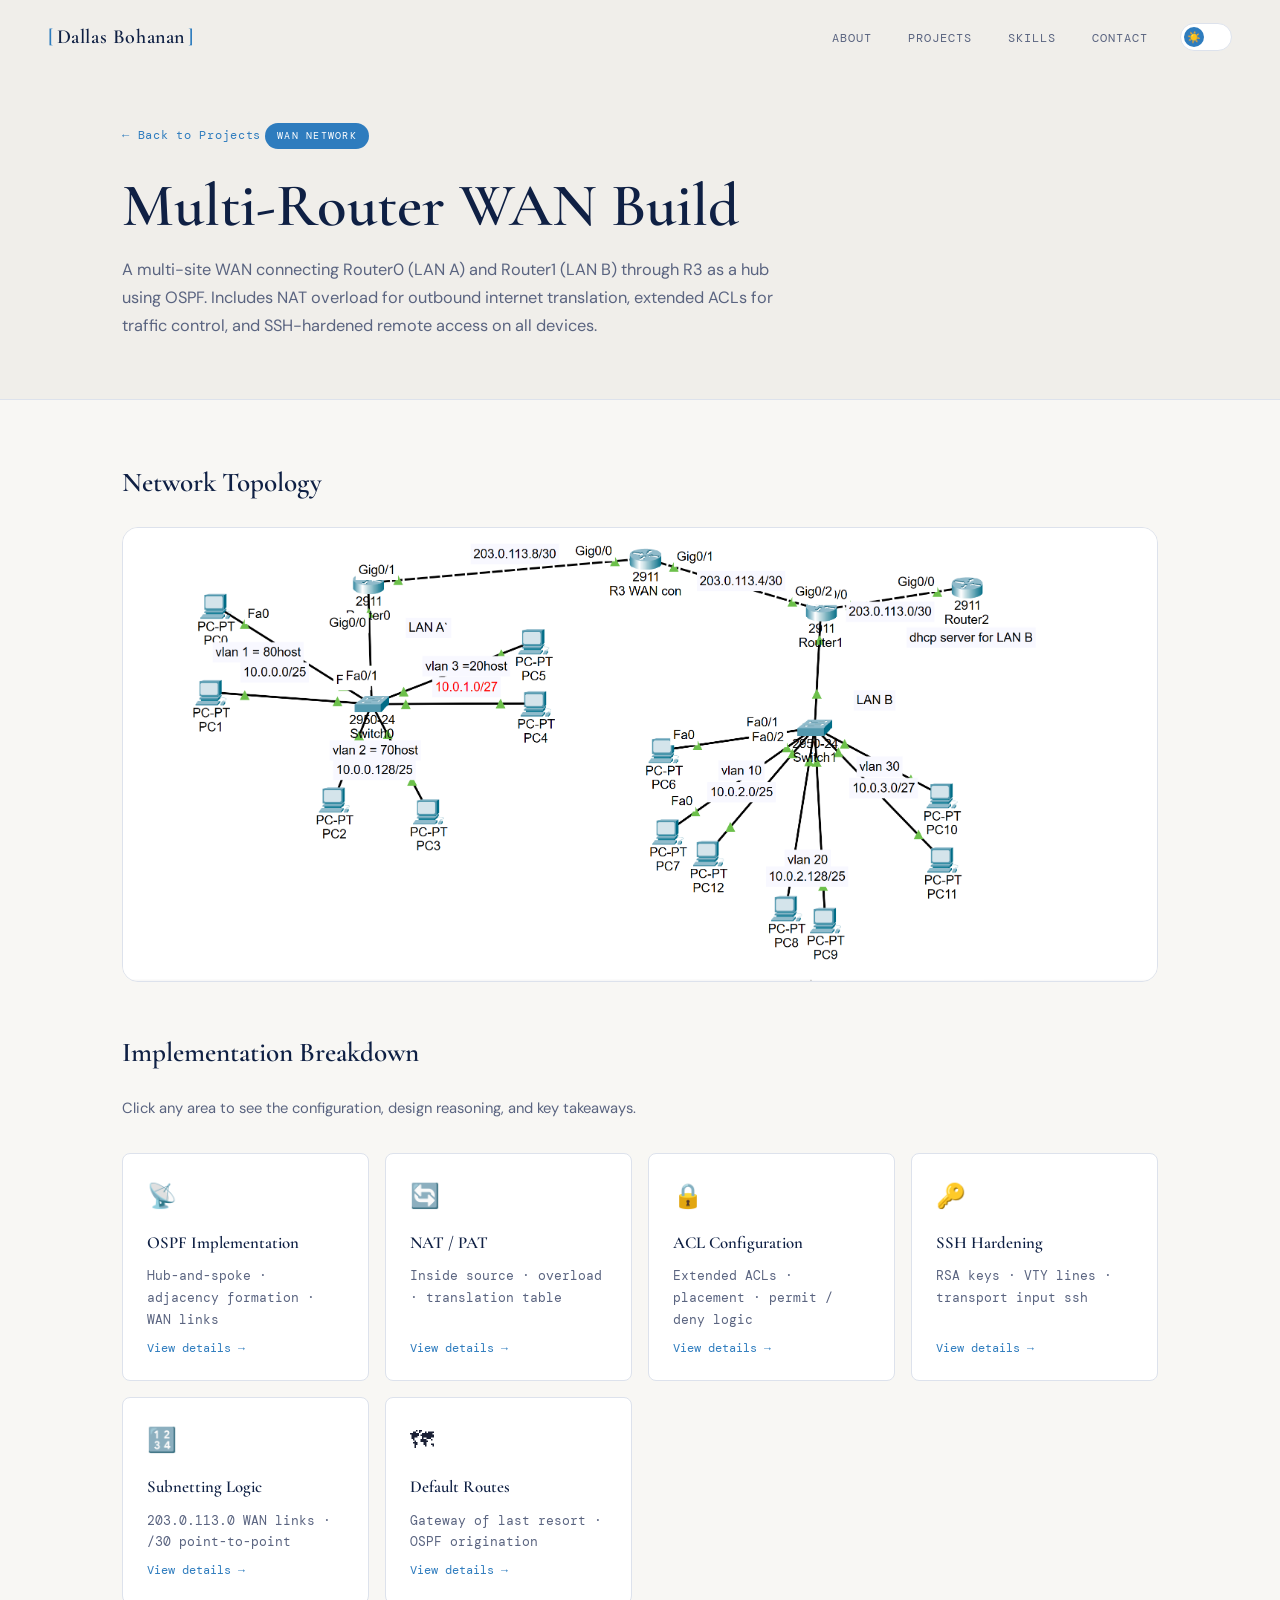
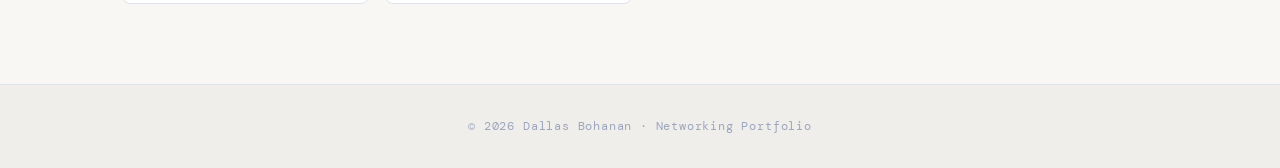
==== wan-network.html @ fe5ff33c "Local Project Site Files" ====
<!DOCTYPE html>
<html lang="en">
<head>
  <meta charset="UTF-8" />
  <meta name="viewport" content="width=device-width, initial-scale=1.0" />
  <title>WAN Network — Dallas Bohanan Portfolio</title>
  <link rel="stylesheet" href="style.css" />
  <link rel="preconnect" href="https://fonts.googleapis.com" />
  <link rel="preconnect" href="https://fonts.gstatic.com" crossorigin />
  <link href="https://fonts.googleapis.com/css2?family=Cormorant+Garamond:ital,wght@0,400;0,500;0,600;1,400;1,500&family=DM+Mono:wght@400;500&family=DM+Sans:wght@300;400;500&display=swap" rel="stylesheet" />
  <script>
    (function() {
      var t = localStorage.getItem('ccna-portfolio-theme');
      var p = window.matchMedia('(prefers-color-scheme: dark)').matches;
      document.documentElement.setAttribute('data-theme', t || (p ? 'dark' : 'light'));
    })();
  </script>
  <link rel="stylesheet" href="lan-network.html" />
  <style>
    /* reuse all styles from lan-network inline */
    .net-hero { padding: 120px 0 60px; background: var(--bg-2); border-bottom: 1px solid var(--border); }
    .net-hero .container { max-width: 1100px; margin: 0 auto; padding: 0 32px; }
    .net-hero__back { display: inline-flex; align-items: center; gap: 6px; font-family: var(--font-mono); font-size: 0.75rem; color: var(--accent); letter-spacing: 0.06em; margin-bottom: 28px; transition: gap 0.22s ease; }
    .net-hero__back:hover { gap: 10px; }
    .net-hero__badge { display: inline-block; background: var(--accent); color: #fff; font-family: var(--font-mono); font-size: 0.65rem; letter-spacing: 0.12em; text-transform: uppercase; padding: 4px 12px; border-radius: 20px; margin-bottom: 16px; }
    .net-hero h1 { font-family: var(--font-display); font-size: clamp(2.4rem, 5vw, 3.8rem); font-weight: 600; color: var(--navy); line-height: 1.1; margin-bottom: 16px; }
    .net-hero__sub { color: var(--text-muted); max-width: 660px; font-size: 1.02rem; line-height: 1.7; }
    .topology-section { padding: 60px 0 0; }
    .topology-section .container, .aspects-section .container { max-width: 1100px; margin: 0 auto; padding: 0 32px; }
    .topology-section h2, .aspects-section h2 { font-family: var(--font-display); font-size: 1.7rem; font-weight: 600; color: var(--navy); margin-bottom: 20px; }
    .topology-img-wrap { background: var(--bg-card); border: 1px solid var(--border); border-radius: 16px; overflow: hidden; margin-bottom: 48px; }
    .topology-img-wrap img { width: 100%; display: block; cursor: zoom-in; }
    .topology-placeholder { display: flex; align-items: center; justify-content: center; flex-direction: column; gap: 10px; height: 320px; color: var(--text-dim); font-family: var(--font-mono); font-size: 0.8rem; background: var(--bg-2); }
    .topology-placeholder span { font-size: 3rem; }
    .aspects-section { padding: 0 0 80px; }
    .aspects-intro { color: var(--text-muted); font-size: 0.92rem; margin-bottom: 32px; }
    .aspects-grid { display: grid; grid-template-columns: repeat(auto-fill, minmax(240px, 1fr)); gap: 16px; }
    .aspect-card { background: var(--bg-card); border: 1px solid var(--border); border-radius: 8px; padding: 22px 24px; cursor: pointer; transition: box-shadow 0.22s ease, border-color 0.22s ease, transform 0.22s ease; display: flex; flex-direction: column; gap: 8px; }
    .aspect-card:hover { border-color: var(--accent); box-shadow: 0 0 0 3px var(--accent-glow), var(--shadow-md); transform: translateY(-2px); }
    .aspect-card__icon { font-size: 1.5rem; margin-bottom: 4px; }
    .aspect-card__title { font-family: var(--font-display); font-size: 1.05rem; font-weight: 600; color: var(--navy); }
    .aspect-card__sub { font-size: 0.8rem; color: var(--text-muted); font-family: var(--font-mono); }
    .aspect-card__arrow { margin-top: auto; font-family: var(--font-mono); font-size: 0.72rem; color: var(--accent); }
    .modal-overlay { display: none; position: fixed; inset: 0; background: rgba(0,0,0,0.55); backdrop-filter: blur(4px); z-index: 1000; align-items: flex-start; justify-content: center; padding: 40px 20px; overflow-y: auto; }
    .modal-overlay.open { display: flex; }
    .modal { background: var(--bg-card); border: 1px solid var(--border); border-radius: 16px; width: 100%; max-width: 800px; padding: 40px 44px; position: relative; animation: modalIn 0.25s ease; }
    @keyframes modalIn { from { opacity: 0; transform: translateY(16px); } to { opacity: 1; transform: translateY(0); } }
    .modal__close { position: absolute; top: 18px; right: 20px; background: none; border: 1px solid var(--border); border-radius: 50%; width: 34px; height: 34px; font-size: 1rem; color: var(--text-muted); cursor: pointer; display: flex; align-items: center; justify-content: center; transition: border-color 0.22s ease, color 0.22s ease; }
    .modal__close:hover { border-color: var(--accent); color: var(--accent); }
    .modal__label { font-family: var(--font-mono); font-size: 0.68rem; color: var(--accent); letter-spacing: 0.12em; text-transform: uppercase; margin-bottom: 10px; display: flex; align-items: center; gap: 8px; }
    .modal__label::before { content: ''; display: inline-block; width: 20px; height: 1px; background: var(--accent); }
    .modal__title { font-family: var(--font-display); font-size: 2rem; font-weight: 600; color: var(--navy); margin-bottom: 16px; line-height: 1.15; }
    .modal__desc { color: var(--text-muted); font-size: 0.95rem; line-height: 1.7; margin-bottom: 28px; }
    .modal .config-block { background: var(--bg-2); border: 1px solid var(--border); border-radius: 8px; margin-bottom: 20px; overflow: hidden; }
    .modal .config-block__header { display: flex; align-items: center; justify-content: space-between; padding: 10px 16px; border-bottom: 1px solid var(--border); background: var(--bg-card-alt); }
    .modal .config-block__title { font-family: var(--font-mono); font-size: 0.72rem; color: var(--text-muted); letter-spacing: 0.06em; }
    .modal .config-block__copy { background: none; border: 1px solid var(--border); border-radius: 4px; padding: 3px 10px; font-family: var(--font-mono); font-size: 0.68rem; color: var(--accent); cursor: pointer; }
    .modal .config-block pre { font-family: var(--font-mono); font-size: 0.78rem; color: var(--text); padding: 16px; overflow-x: auto; line-height: 1.6; white-space: pre; }
    .modal__takeaways { margin-top: 8px; }
    .modal__takeaways h4 { font-family: var(--font-mono); font-size: 0.72rem; color: var(--accent); letter-spacing: 0.1em; text-transform: uppercase; margin-bottom: 12px; }
    .modal__takeaways ul { list-style: none; display: flex; flex-direction: column; gap: 8px; }
    .modal__takeaways li { font-size: 0.88rem; color: var(--text-muted); padding-left: 16px; position: relative; line-height: 1.55; }
    .modal__takeaways li::before { content: '→'; position: absolute; left: 0; color: var(--accent); font-size: 0.75rem; }
    @media (max-width: 600px) { .modal { padding: 28px 20px; } .aspects-grid { grid-template-columns: 1fr 1fr; } }
  </style>
</head>
<body>

  <nav class="nav" id="nav">
    <a href="index.html" class="nav__logo">
      <span class="logo-bracket">[</span><span class="logo-name">Dallas Bohanan</span><span class="logo-bracket">]</span>
    </a>
    <div class="nav__right">
      <ul class="nav__links">
        <li><a href="index.html#about">About</a></li>
        <li><a href="index.html#projects">Projects</a></li>
        <li><a href="index.html#skills">Skills</a></li>
        <li><a href="index.html#contact">Contact</a></li>
      </ul>
      <button class="theme-toggle" id="themeToggle" aria-label="Toggle dark/light mode">
        <span class="theme-toggle__knob">☀️</span>
      </button>
      <button class="nav__hamburger" id="hamburger"><span></span><span></span><span></span></button>
    </div>
  </nav>

  <header class="net-hero">
    <div class="container">
      <a href="index.html#projects" class="net-hero__back">← Back to Projects</a>
      <div class="net-hero__badge">WAN Network</div>
      <h1>Multi-Router WAN Build</h1>
      <p class="net-hero__sub">
        A multi-site WAN connecting Router0 (LAN A) and Router1 (LAN B) through R3 as a hub
        using OSPF. Includes NAT overload for outbound internet translation, extended ACLs
        for traffic control, and SSH-hardened remote access on all devices.
      </p>
    </div>
  </header>

  <section class="topology-section">
    <div class="container">
      <h2>Network Topology</h2>
      <div class="topology-img-wrap">
        <img src="OSPF_DHCP_Intervlan_network.png"
          alt="WAN Network Topology"
          id="topoImg"
          onerror="this.style.display='none'; document.getElementById('topoPlaceholder').style.display='flex';" />
        <div class="topology-placeholder" id="topoPlaceholder" style="display:none;">
          <span>🌐</span>
          <p>Add wan-topology.png to assets/screenshots/</p>
        </div>
      </div>
    </div>
  </section>

  <section class="aspects-section">
    <div class="container">
      <h2>Implementation Breakdown</h2>
      <p class="aspects-intro">Click any area to see the configuration, design reasoning, and key takeaways.</p>

      <div class="aspects-grid">

        <div class="aspect-card" onclick="openModal('ospf')">
          <div class="aspect-card__icon">📡</div>
          <div class="aspect-card__title">OSPF Implementation</div>
          <div class="aspect-card__sub">Hub-and-spoke · adjacency formation · WAN links</div>
          <div class="aspect-card__arrow">View details →</div>
        </div>

        <div class="aspect-card" onclick="openModal('nat')">
          <div class="aspect-card__icon">🔄</div>
          <div class="aspect-card__title">NAT / PAT</div>
          <div class="aspect-card__sub">Inside source · overload · translation table</div>
          <div class="aspect-card__arrow">View details →</div>
        </div>

        <div class="aspect-card" onclick="openModal('acl')">
          <div class="aspect-card__icon">🔒</div>
          <div class="aspect-card__title">ACL Configuration</div>
          <div class="aspect-card__sub">Extended ACLs · placement · permit / deny logic</div>
          <div class="aspect-card__arrow">View details →</div>
        </div>

        <div class="aspect-card" onclick="openModal('ssh')">
          <div class="aspect-card__icon">🔑</div>
          <div class="aspect-card__title">SSH Hardening</div>
          <div class="aspect-card__sub">RSA keys · VTY lines · transport input ssh</div>
          <div class="aspect-card__arrow">View details →</div>
        </div>

        <div class="aspect-card" onclick="openModal('subnet')">
          <div class="aspect-card__icon">🔢</div>
          <div class="aspect-card__title">Subnetting Logic</div>
          <div class="aspect-card__sub">203.0.113.0 WAN links · /30 point-to-point</div>
          <div class="aspect-card__arrow">View details →</div>
        </div>

        <div class="aspect-card" onclick="openModal('default')">
          <div class="aspect-card__icon">🗺</div>
          <div class="aspect-card__title">Default Routes</div>
          <div class="aspect-card__sub">Gateway of last resort · OSPF origination</div>
          <div class="aspect-card__arrow">View details →</div>
        </div>

      </div>
    </div>
  </section>

  <div class="modal-overlay" id="modalOverlay" onclick="handleOverlayClick(event)">
    <div class="modal" id="modalBox">
      <button class="modal__close" onclick="closeModal()">✕</button>
      <div class="modal__label" id="modalLabel">Implementation</div>
      <h2 class="modal__title" id="modalTitle"></h2>
      <p class="modal__desc" id="modalDesc"></p>
      <div id="modalContent"></div>
    </div>
  </div>

  <footer class="footer">
    <div class="container"><p>© <span id="year"></span> Dallas Bohanan · Networking Portfolio</p></div>
  </footer>

  <script src="main.js"></script>
  <script>
    const aspects = {
      ospf: {
        label: 'Routing Protocol',
        title: 'OSPF Implementation',
        desc: 'R3 acts as the WAN hub connecting Router0 (LAN A) and Router1 (LAN B) via separate /30 point-to-point links. Single-area OSPF (area 0) runs across all three routers. Each router advertises its WAN link and connected LAN subnets so all sites can reach each other.',
        configs: [
          {
            label: 'R3 — Hub Router OSPF',
            code:
`hostname R3
!
router ospf 1
 network 203.0.113.8 0.0.0.3 area 0   ! link to Router0
 network 203.0.113.4 0.0.0.3 area 0   ! link to Router1`
          },
          {
            label: 'Router0 — LAN A Side',
            code:
`router ospf 1
 network 203.0.113.8 0.0.0.3 area 0
 network 10.0.0.0 0.0.0.127 area 0
 network 10.0.0.128 0.0.0.127 area 0
 network 10.0.1.0 0.0.0.31 area 0`
          }
        ],
        takeaways: [
          'Hub-and-spoke OSPF: spoke routers only see each other through the hub — R3 must advertise both WAN subnets',
          'OSPF adjacency confirmed with: show ip ospf neighbor — state should reach FULL',
          'Wildcard mask 0.0.0.3 matches a /30 subnet — inverse of 255.255.255.252'
        ]
      },

      nat: {
        label: 'IP Services',
        title: 'NAT / PAT (Overload)',
        desc: 'NAT overload (PAT) translates all internal RFC 1918 addresses to a single public IP on the outside interface. An access list defines which source addresses are eligible for translation. The inside/outside interface designations tell IOS which direction to translate.',
        configs: [
          {
            label: 'Router0 — NAT Overload Config',
            code:
`ip access-list standard ACL_NAT
 permit 10.0.0.0 0.0.255.255
!
ip nat inside source list ACL_NAT interface GigabitEthernet0/0 overload
!
interface GigabitEthernet0/0        ! WAN - facing outside
 ip nat outside
!
interface GigabitEthernet0/1        ! LAN - facing inside
 ip nat inside`
          }
        ],
        takeaways: [
          'NAT requires inside and outside interface designations — missing either = no translation',
          'Overload (PAT) uses port numbers to track multiple sessions through a single IP',
          'Verify with: show ip nat translations — each active session appears as a row'
        ]
      },

      acl: {
        label: 'Security',
        title: 'ACL Configuration',
        desc: 'Extended ACLs control traffic between VLANs and toward the internet. Placed as close to the source as possible (inbound on the LAN-facing interface), they evaluate traffic before it enters the routing process. ACL entries are processed top-down — first match wins.',
        configs: [
          {
            label: 'Router0 — Extended ACL',
            code:
`ip access-list extended ACL_LAN_IN
 deny   ip 10.0.0.0 0.0.0.127 10.0.0.128 0.0.0.127   ! block VLAN10 -> VLAN20
 permit ip 10.0.0.0 0.0.255.255 any                   ! allow everything else
!
interface GigabitEthernet0/1.10
 ip access-group ACL_LAN_IN in`
          }
        ],
        takeaways: [
          'Extended ACLs belong close to the source — standard ACLs belong close to the destination',
          'The implicit deny at the end of every ACL drops anything not explicitly permitted',
          'Verify with: show access-lists — hit counter increments on matched entries'
        ]
      },

      ssh: {
        label: 'Device Hardening',
        title: 'SSH Hardening',
        desc: 'Telnet sends credentials in plaintext — SSH encrypts the session. Enabling SSH requires a domain name set (for key generation), an RSA key pair of at least 1024 bits, SSH version 2, and VTY lines configured to reject Telnet entirely.',
        configs: [
          {
            label: 'All Routers — SSH Configuration',
            code:
`hostname Router0
ip domain-name ccnalab.local
!
crypto key generate rsa modulus 1024
ip ssh version 2
!
username admin privilege 15 secret YourPassword
!
line vty 0 4
 login local
 transport input ssh`
          }
        ],
        takeaways: [
          'ip domain-name must be set before crypto key generate rsa — the FQDN is embedded in the key',
          'transport input ssh (not telnet) ensures Telnet connections are rejected at the VTY lines',
          'Verify with: show ip ssh — should show SSH enabled, version 2'
        ]
      },

      subnet: {
        label: 'Addressing Design',
        title: 'WAN Subnetting Logic',
        desc: 'WAN point-to-point links use 203.0.113.0/24 address space carved into /30 subnets. A /30 provides exactly 2 usable host addresses — one per router end — with zero waste. The 203.0.113.0 range is RFC 5737 documentation space, appropriate for lab use.',
        configs: [
          {
            label: 'WAN Link Allocation',
            code:
`LINK         NETWORK            USABLE          ROUTER IPs
R3 — R0      203.0.113.8/30     .9 - .10        R3=.9, R0=.10
R3 — R1      203.0.113.4/30     .5 - .6         R3=.5, R1=.6
R1 — R2      203.0.113.0/30     .1 - .2         R2=.1, R1=.2

BINARY /30 BREAKDOWN:
203.0.113.8  = 11001011.00000000.01110001.00001|000
Mask /30     = 11111111.11111111.11111111.111111|00
                                                     ^^ 2 host bits = 4 addr, 2 usable`
          }
        ],
        takeaways: [
          '/30 = 2^2 - 2 = 2 usable hosts — exactly right for a router-to-router link',
          'Each /30 is carved from 203.0.113.0/24 in blocks of 4: .0, .4, .8, .12...',
          'Using the wrong network address in a static route causes "% Inconsistent address and mask" error'
        ]
      },

      default: {
        label: 'Routing',
        title: 'Default Routes',
        desc: 'A default route (0.0.0.0/0) is the gateway of last resort — used when no more specific route matches. On the edge router facing the internet, a static default route points outbound. This default can also be injected into OSPF so all interior routers learn it without needing their own static routes.',
        configs: [
          {
            label: 'Edge Router — Default Route + OSPF Injection',
            code:
`! Static default pointing to ISP
ip route 0.0.0.0 0.0.0.0 [ISP_NEXT_HOP_IP]
!
! Advertise it into OSPF so spoke routers learn it
router ospf 1
 default-information originate`
          },
          {
            label: 'Spoke Router — Verify default received',
            code:
`Router0# show ip route
...
S*   0.0.0.0/0 [1/0] via 203.0.113.9   ! static
! OR if learned via OSPF:
O*E2 0.0.0.0/0 [110/1] via 203.0.113.9`
          }
        ],
        takeaways: [
          'default-information originate injects the default into OSPF only if the router itself has a default route',
          'S* means static default, O*E2 means OSPF external type 2 — both work as gateway of last resort',
          'Without a default route, traffic to unknown destinations is dropped — no internet access'
        ]
      }
    };

    function openModal(key) {
      const data = aspects[key];
      if (!data) return;
      document.getElementById('modalLabel').textContent = data.label;
      document.getElementById('modalTitle').textContent = data.title;
      document.getElementById('modalDesc').textContent = data.desc;
      let html = '';
      (data.configs || []).forEach(c => {
        html += `<div class="config-block">
          <div class="config-block__header">
            <span class="config-block__title">${c.label}</span>
            <button class="config-block__copy" onclick="copyBlock(this)">Copy</button>
          </div>
          <pre>${c.code}</pre>
        </div>`;
      });
      if (data.takeaways?.length) {
        html += `<div class="modal__takeaways"><h4>Key Takeaways</h4><ul>${data.takeaways.map(t=>`<li>${t}</li>`).join('')}</ul></div>`;
      }
      document.getElementById('modalContent').innerHTML = html;
      document.getElementById('modalOverlay').classList.add('open');
      document.body.style.overflow = 'hidden';
    }

    function closeModal() {
      document.getElementById('modalOverlay').classList.remove('open');
      document.body.style.overflow = '';
    }

    function handleOverlayClick(e) {
      if (e.target === document.getElementById('modalOverlay')) closeModal();
    }

    document.addEventListener('keydown', e => { if (e.key === 'Escape') closeModal(); });

    function copyBlock(btn) {
      const pre = btn.closest('.config-block').querySelector('pre');
      if (!pre) return;
      navigator.clipboard.writeText(pre.textContent.trim()).then(() => {
        const orig = btn.textContent;
        btn.textContent = '✓ Copied';
        setTimeout(() => btn.textContent = orig, 1800);
      });
    }

    document.getElementById('topoImg')?.addEventListener('click', function() {
      const lb = document.createElement('div');
      lb.style.cssText = 'position:fixed;inset:0;background:rgba(0,0,0,0.85);z-index:2000;display:flex;align-items:center;justify-content:center;cursor:zoom-out;padding:20px;';
      const img = document.createElement('img');
      img.src = this.src;
      img.style.cssText = 'max-width:100%;max-height:90vh;border-radius:8px;';
      lb.appendChild(img);
      lb.onclick = () => lb.remove();
      document.body.appendChild(lb);
    });

    const yr = document.getElementById('year');
    if (yr) yr.textContent = new Date().getFullYear();

    document.getElementById('themeToggle')?.addEventListener('click', () => {
      const cur = document.documentElement.getAttribute('data-theme');
      const next = cur === 'dark' ? 'light' : 'dark';
      document.documentElement.setAttribute('data-theme', next);
      localStorage.setItem('ccna-portfolio-theme', next);
      const knob = document.querySelector('.theme-toggle__knob');
      if (knob) knob.textContent = next === 'dark' ? '🌙' : '☀️';
    });
  </script>
</body>
</html>
---- style.css ----
/* =============================================
   CCNA Portfolio v3 — Dallas Bohanan
   Light / Dark theme with toggle
   ============================================= */

/* ── LIGHT THEME (default) ── */
:root {
  --bg:           #f8f7f4;
  --bg-2:         #f0eeea;
  --bg-card:      #ffffff;
  --bg-card-alt:  #eef3f8;
  --border:       #dde2ec;
  --border-hover: #b0bcd4;
  --navy:         #0f2044;
  --accent:       #2e7cbe;
  --accent-light: #5ba3d9;
  --accent-glow:  rgba(46, 124, 190, 0.12);
  --text:         #1a2035;
  --text-muted:   #5a6480;
  --text-dim:     #9ba5be;
  --shadow-sm:    0 1px 4px rgba(15, 32, 68, 0.07);
  --shadow-md:    0 4px 20px rgba(15, 32, 68, 0.10);
  --shadow-lg:    0 12px 40px rgba(15, 32, 68, 0.13);
  --nav-bg:       rgba(248, 247, 244, 0.94);
  --toggle-icon:  '☀';

  --font-display: 'Cormorant Garamond', serif;
  --font-mono:    'DM Mono', monospace;
  --font-body:    'DM Sans', sans-serif;
  --radius:       8px;
  --radius-lg:    16px;
  --transition:   0.22s ease;
  --max-w:        1100px;
}

/* ── DARK THEME ── */
[data-theme="dark"] {
  --bg:           #0a0c10;
  --bg-2:         #0f1117;
  --bg-card:      #13161e;
  --bg-card-alt:  #1a1f2e;
  --border:       #1e2330;
  --border-hover: #2e3550;
  --navy:         #e8eaf0;       /* headlines become light in dark mode */
  --accent:       #5ba3d9;       /* lighter blue pops better on dark */
  --accent-light: #7fbfe8;
  --accent-glow:  rgba(91, 163, 217, 0.12);
  --text:         #e8eaf0;
  --text-muted:   #7a8099;
  --text-dim:     #3d4560;
  --shadow-sm:    0 1px 4px rgba(0, 0, 0, 0.3);
  --shadow-md:    0 4px 20px rgba(0, 0, 0, 0.4);
  --shadow-lg:    0 12px 40px rgba(0, 0, 0, 0.5);
  --nav-bg:       rgba(10, 12, 16, 0.92);
  --toggle-icon:  '🌙';
}

/* ── Reset ── */
*, *::before, *::after { box-sizing: border-box; margin: 0; padding: 0; }
html { scroll-behavior: smooth; }
body {
  background: var(--bg);
  color: var(--text);
  font-family: var(--font-body);
  font-size: 16px;
  line-height: 1.7;
  overflow-x: hidden;
  transition: background 0.3s ease, color 0.3s ease;
}
img { max-width: 100%; display: block; }
a { text-decoration: none; color: inherit; }
ul { list-style: none; }

::-webkit-scrollbar { width: 6px; }
::-webkit-scrollbar-track { background: var(--bg-2); }
::-webkit-scrollbar-thumb { background: var(--border-hover); border-radius: 3px; }

/* ── Utility ── */
.container { max-width: var(--max-w); margin: 0 auto; padding: 0 32px; }
.section   { padding: 100px 0; }

.section-label {
  font-family: var(--font-mono);
  font-size: 0.72rem;
  color: var(--accent);
  letter-spacing: 0.14em;
  text-transform: uppercase;
  margin-bottom: 14px;
  display: flex;
  align-items: center;
  gap: 10px;
}
.section-label::before {
  content: '';
  display: inline-block;
  width: 28px;
  height: 1px;
  background: var(--accent);
}

.section-title {
  font-family: var(--font-display);
  font-size: clamp(2.2rem, 4vw, 3.2rem);
  font-weight: 600;
  line-height: 1.1;
  color: var(--navy);
  margin-bottom: 18px;
}
.section-sub {
  color: var(--text-muted);
  max-width: 580px;
  margin-bottom: 48px;
  font-size: 1rem;
}

/* =============================================
   NAV
   ============================================= */
.nav {
  position: fixed;
  top: 0; left: 0; right: 0;
  z-index: 100;
  display: flex;
  align-items: center;
  justify-content: space-between;
  padding: 20px 48px;
  background: transparent;
  transition: background var(--transition), box-shadow var(--transition);
}
.nav.scrolled {
  background: var(--nav-bg);
  backdrop-filter: blur(10px);
  box-shadow: var(--shadow-sm);
  border-bottom: 1px solid var(--border);
}
.nav__logo {
  font-family: var(--font-display);
  font-size: 1.25rem;
  font-weight: 600;
  letter-spacing: 0.03em;
  color: var(--navy);
}
.logo-bracket { color: var(--accent); }
.logo-name    { color: var(--navy); margin: 0 3px; }

.nav__right {
  display: flex;
  align-items: center;
  gap: 32px;
}
.nav__links { display: flex; gap: 36px; }
.nav__links a {
  font-family: var(--font-mono);
  font-size: 0.78rem;
  color: var(--text-muted);
  letter-spacing: 0.08em;
  text-transform: uppercase;
  transition: color var(--transition);
}
.nav__links a:hover { color: var(--accent); }

/* ── Theme Toggle ── */
.theme-toggle {
  background: var(--bg-card);
  border: 1px solid var(--border);
  border-radius: 100px;
  width: 52px;
  height: 28px;
  cursor: pointer;
  position: relative;
  transition: background var(--transition), border-color var(--transition);
  flex-shrink: 0;
}
.theme-toggle:hover { border-color: var(--accent); }
.theme-toggle__knob {
  position: absolute;
  top: 3px;
  left: 3px;
  width: 20px;
  height: 20px;
  border-radius: 50%;
  background: var(--accent);
  transition: transform 0.25s ease, background 0.25s ease;
  display: flex;
  align-items: center;
  justify-content: center;
  font-size: 11px;
  line-height: 1;
}
[data-theme="dark"] .theme-toggle__knob {
  transform: translateX(24px);
}

.nav__hamburger {
  display: none;
  flex-direction: column;
  gap: 5px;
  background: none;
  border: none;
  cursor: pointer;
  padding: 4px;
}
.nav__hamburger span {
  display: block;
  width: 22px;
  height: 2px;
  background: var(--navy);
  transition: transform var(--transition), opacity var(--transition);
}

/* =============================================
   HERO — v3: badge moved to About, stats moved down,
   hero is clean headline + subtitle + CTA only
   ============================================= */
.hero {
  min-height: 100vh;
  display: flex;
  flex-direction: column;
  justify-content: center;
  position: relative;
  overflow: hidden;
  padding: 140px 48px 100px;
  max-width: var(--max-w);
  margin: 0 auto;
}

.hero__grid-bg {
  position: fixed;
  inset: 0;
  background-image: radial-gradient(circle, rgba(46,124,190,0.06) 1px, transparent 1px);
  background-size: 32px 32px;
  pointer-events: none;
  z-index: 0;
}
[data-theme="dark"] .hero__grid-bg {
  background-image: radial-gradient(circle, rgba(91,163,217,0.05) 1px, transparent 1px);
}

.hero__content { position: relative; z-index: 1; max-width: 820px; }

.hero__eyebrow {
  font-family: var(--font-mono);
  font-size: 0.78rem;
  color: var(--accent);
  letter-spacing: 0.14em;
  text-transform: uppercase;
  margin-bottom: 28px;
  display: flex;
  align-items: center;
  gap: 10px;
}
.hero__eyebrow::before {
  content: '';
  display: inline-block;
  width: 28px;
  height: 1px;
  background: var(--accent);
}

.hero__title {
  font-family: var(--font-display);
  font-size: clamp(4rem, 9vw, 7.5rem);
  font-weight: 500;
  line-height: 1.0;
  color: var(--navy);
  margin-bottom: 36px;
}
.hero__title-line { display: block; }
.hero__title-line.italic {
  font-style: italic;
  color: var(--accent-light);
  font-weight: 400;
}

.hero__sub {
  color: var(--text-muted);
  max-width: 560px;
  margin-bottom: 44px;
  font-size: 1.1rem;
  line-height: 1.8;
}

.hero__cta { display: flex; gap: 16px; flex-wrap: wrap; }

/* Buttons */
.btn {
  font-family: var(--font-mono);
  font-size: 0.78rem;
  letter-spacing: 0.1em;
  text-transform: uppercase;
  padding: 15px 30px;
  border-radius: 0;
  border: none;
  cursor: pointer;
  transition: all var(--transition);
  display: inline-block;
}
.btn--primary { background: var(--navy); color: var(--bg); }
.btn--primary:hover { background: var(--accent); box-shadow: var(--shadow-md); }
.btn--ghost {
  background: transparent;
  color: var(--navy);
  border: 1.5px solid var(--navy);
}
.btn--ghost:hover { border-color: var(--accent); color: var(--accent); }

/* Scroll hint */
.hero__scroll-hint {
  position: absolute;
  bottom: 36px; left: 48px;
  font-family: var(--font-mono);
  font-size: 0.68rem;
  color: var(--text-dim);
  letter-spacing: 0.12em;
  animation: float 2.8s ease-in-out infinite;
}
@keyframes float {
  0%, 100% { transform: translateY(0); }
  50%       { transform: translateY(-5px); }
}

/* =============================================
   ABOUT — stats + badge live here now
   ============================================= */
.about { background: var(--bg-2); }
.about__grid {
  display: grid;
  grid-template-columns: 1fr 1fr;
  gap: 72px;
  align-items: start;
}
.about__text p { color: var(--text-muted); margin-bottom: 18px; line-height: 1.8; }
.about__text em { color: var(--accent); font-style: normal; font-weight: 500; }

/* Badge sits inside about, above the stats grid */
.about__right { display: flex; flex-direction: column; gap: 24px; }

.badge-placeholder {
  align-self: flex-start;
  width: 160px;
  height: 160px;
  border-radius: 50%;
  border: 1.5px dashed var(--border-hover);
  display: flex;
  align-items: center;
  justify-content: center;
  background: var(--bg-card);
  box-shadow: var(--shadow-sm);
  transition: border-color var(--transition), box-shadow var(--transition);
}
.badge-placeholder:hover {
  border-color: var(--accent);
  box-shadow: 0 0 0 6px var(--accent-glow);
}
.badge-inner      { text-align: center; }
.badge-icon       { font-size: 2.2rem; display: block; margin-bottom: 6px; }
.badge-label      { font-family: var(--font-display); font-weight: 600; font-size: 0.95rem; color: var(--navy); }
.badge-sublabel   { font-family: var(--font-mono); font-size: 0.62rem; color: var(--text-dim); margin-top: 4px; letter-spacing: 0.06em; }

.about__stats {
  display: grid;
  grid-template-columns: 1fr 1fr;
  gap: 14px;
}
.stat-card {
  background: var(--bg-card);
  border: 1px solid var(--border);
  border-radius: var(--radius-lg);
  padding: 24px 20px;
  text-align: center;
  box-shadow: var(--shadow-sm);
  transition: border-color var(--transition), box-shadow var(--transition), transform var(--transition);
}
.stat-card:hover {
  border-color: var(--accent);
  box-shadow: var(--shadow-md);
  transform: translateY(-2px);
}
.stat-num   { display: block; font-family: var(--font-display); font-size: 2.2rem; font-weight: 600; color: var(--accent); }
.stat-label { font-family: var(--font-mono); font-size: 0.65rem; color: var(--text-dim); letter-spacing: 0.1em; text-transform: uppercase; margin-top: 4px; }

/* =============================================
   PROJECTS
   ============================================= */
.projects__grid {
  display: grid;
  grid-template-columns: repeat(auto-fill, minmax(320px, 1fr));
  gap: 24px;
}
.project-card {
  background: var(--bg-card);
  border: 1px solid var(--border);
  border-radius: var(--radius-lg);
  overflow: hidden;
  box-shadow: var(--shadow-sm);
  transition: border-color var(--transition), transform var(--transition), box-shadow var(--transition);
}
.project-card:hover {
  border-color: var(--accent);
  transform: translateY(-4px);
  box-shadow: var(--shadow-lg);
}
.project-card__link { display: block; }

.project-card__img-wrap {
  aspect-ratio: 16/9;
  background: var(--bg-card-alt);
  overflow: hidden;
  position: relative;
}
.project-card__img { width: 100%; height: 100%; object-fit: cover; transition: transform 0.4s ease; }
.project-card:hover .project-card__img { transform: scale(1.04); }
.project-card__img-placeholder {
  display: none;
  align-items: center; justify-content: center;
  flex-direction: column; gap: 8px;
  width: 100%; height: 100%;
  border: 2px dashed var(--border-hover);
  color: var(--text-dim);
  font-family: var(--font-mono); font-size: 0.72rem;
}
.project-card__img-placeholder span { font-size: 2rem; }

.project-card__body  { padding: 24px 26px; }
.project-card__tags  { display: flex; flex-wrap: wrap; gap: 6px; margin-bottom: 12px; }
.tag {
  font-family: var(--font-mono);
  font-size: 0.67rem;
  color: var(--accent);
  background: var(--accent-glow);
  border: 1px solid rgba(46,124,190,0.25);
  padding: 3px 10px;
  border-radius: 100px;
  letter-spacing: 0.04em;
}
.project-card__title { font-family: var(--font-display); font-size: 1.2rem; font-weight: 600; color: var(--navy); margin-bottom: 8px; line-height: 1.3; }
.project-card__desc  { color: var(--text-muted); font-size: 0.88rem; margin-bottom: 18px; line-height: 1.65; }
.project-card__cta   { font-family: var(--font-mono); font-size: 0.75rem; color: var(--accent); letter-spacing: 0.06em; display: inline-flex; align-items: center; gap: 4px; }

/* =============================================
   SKILLS
   ============================================= */
.skills { background: var(--bg-2); }
.skills__grid { display: grid; grid-template-columns: repeat(auto-fill, minmax(230px, 1fr)); gap: 20px; }
.skill-group {
  background: var(--bg-card);
  border: 1px solid var(--border);
  border-radius: var(--radius-lg);
  padding: 28px;
  box-shadow: var(--shadow-sm);
}
.skill-group__title {
  font-family: var(--font-mono); font-size: 0.72rem;
  color: var(--accent); letter-spacing: 0.1em; text-transform: uppercase;
  margin-bottom: 16px; padding-bottom: 12px; border-bottom: 1px solid var(--border);
}
.skill-list { display: flex; flex-direction: column; gap: 9px; }
.skill-list li { font-size: 0.87rem; color: var(--text-muted); padding-left: 14px; position: relative; }
.skill-list li::before { content: '›'; position: absolute; left: 0; color: var(--accent); }

/* =============================================
   CONTACT
   ============================================= */
.contact__links { display: flex; flex-wrap: wrap; gap: 14px; margin-top: 8px; }
.contact-link {
  display: flex; align-items: center; gap: 12px;
  background: var(--bg-card); border: 1px solid var(--border);
  border-radius: var(--radius); padding: 16px 24px;
  font-family: var(--font-mono); font-size: 0.82rem; color: var(--text-muted);
  box-shadow: var(--shadow-sm);
  transition: all var(--transition);
}
.contact-link:hover { border-color: var(--accent); color: var(--accent); box-shadow: var(--shadow-md); transform: translateY(-1px); }
.contact-link__icon {
  width: 30px; height: 30px;
  display: flex; align-items: center; justify-content: center;
  background: var(--bg-card-alt); border-radius: 6px; font-size: 0.85rem;
}

/* Resume download link — distinct style */
.contact-link--resume {
  border-color: var(--accent);
  color: var(--accent);
}
.contact-link--resume:hover {
  background: var(--accent);
  color: var(--bg);
}
.contact-link--resume .contact-link__icon {
  background: var(--accent-glow);
  color: var(--accent);
}

/* =============================================
   FOOTER
   ============================================= */
.footer {
  padding: 32px 0;
  border-top: 1px solid var(--border);
  text-align: center;
  background: var(--bg-2);
}
.footer p { font-family: var(--font-mono); font-size: 0.72rem; color: var(--text-dim); letter-spacing: 0.07em; }

/* =============================================
   PROJECT PAGES
   ============================================= */
.project-hero {
  padding: 140px 48px 60px;
  max-width: var(--max-w);
  margin: 0 auto;
  border-bottom: 1px solid var(--border);
}
.project-hero__back {
  font-family: var(--font-mono); font-size: 0.76rem; color: var(--text-muted);
  display: inline-flex; align-items: center; gap: 6px;
  margin-bottom: 32px; transition: color var(--transition); letter-spacing: 0.06em;
}
.project-hero__back:hover { color: var(--accent); }

.project-body {
  max-width: var(--max-w); margin: 0 auto;
  padding: 60px 48px 100px;
  display: grid; grid-template-columns: 1fr 310px;
  gap: 64px; align-items: start;
}

.screenshots-grid {
  display: grid; grid-template-columns: repeat(auto-fill, minmax(260px, 1fr));
  gap: 12px; margin: 24px 0;
}
.screenshot-item {
  border-radius: var(--radius); overflow: hidden; border: 1px solid var(--border);
  cursor: zoom-in; box-shadow: var(--shadow-sm);
  transition: border-color var(--transition), box-shadow var(--transition);
}
.screenshot-item:hover { border-color: var(--accent); box-shadow: var(--shadow-md); }
.screenshot-item img { width: 100%; object-fit: cover; display: block; }
.screenshot-item .placeholder {
  aspect-ratio: 16/9; background: var(--bg-card-alt);
  display: flex; align-items: center; justify-content: center;
  flex-direction: column; gap: 8px; color: var(--text-dim);
  font-family: var(--font-mono); font-size: 0.72rem;
  border: 2px dashed var(--border-hover);
}

.config-block {
  background: #0a1830;
  border: 1px solid #1e3060;
  border-radius: var(--radius-lg); overflow: hidden; margin: 24px 0;
}
.config-block__header {
  display: flex; align-items: center; justify-content: space-between;
  padding: 11px 20px; border-bottom: 1px solid #1e3060; background: #060f20;
}
.config-block__title { font-family: var(--font-mono); font-size: 0.75rem; color: #7ba8d4; }
.config-block__copy {
  font-family: var(--font-mono); font-size: 0.7rem; color: #5ba3d9;
  background: none; border: none; cursor: pointer; padding: 4px 8px;
  border-radius: 4px; transition: background var(--transition);
}
.config-block__copy:hover { background: rgba(91,163,217,0.15); }
.config-block pre {
  padding: 22px; overflow-x: auto; font-family: var(--font-mono);
  font-size: 0.82rem; color: #ccd8f0; line-height: 1.75; white-space: pre;
}

.video-wrap {
  position: relative; padding-bottom: 56.25%; height: 0; overflow: hidden;
  border-radius: var(--radius-lg); border: 1px solid var(--border);
  margin: 24px 0; background: var(--bg-card-alt); box-shadow: var(--shadow-sm);
}
.video-wrap iframe, .video-wrap video { position: absolute; top: 0; left: 0; width: 100%; height: 100%; border: none; }
.video-placeholder {
  position: absolute; inset: 0; display: flex; flex-direction: column;
  align-items: center; justify-content: center; gap: 10px; color: var(--text-dim);
  font-family: var(--font-mono); font-size: 0.78rem;
  border: 2px dashed var(--border-hover); border-radius: var(--radius-lg);
}
.video-placeholder span { font-size: 2.5rem; }

.project-sidebar { position: sticky; top: 100px; }
.sidebar-card {
  background: var(--bg-card); border: 1px solid var(--border);
  border-radius: var(--radius-lg); padding: 24px; margin-bottom: 18px; box-shadow: var(--shadow-sm);
}
.sidebar-card h4 {
  font-family: var(--font-mono); font-size: 0.7rem; color: var(--accent);
  text-transform: uppercase; letter-spacing: 0.1em;
  margin-bottom: 14px; padding-bottom: 10px; border-bottom: 1px solid var(--border);
}
.sidebar-card ul { display: flex; flex-direction: column; gap: 8px; }
.sidebar-card li { font-size: 0.84rem; color: var(--text-muted); padding-left: 14px; position: relative; }
.sidebar-card li::before { content: '›'; position: absolute; left: 0; color: var(--accent); }

.project-content h2 {
  font-family: var(--font-display); font-size: 1.75rem; font-weight: 600; color: var(--navy);
  margin: 48px 0 16px; padding-top: 40px; border-top: 1px solid var(--border);
}
.project-content h2:first-child { margin-top: 0; padding-top: 0; border-top: none; }
.project-content p { color: var(--text-muted); margin-bottom: 16px; line-height: 1.8; }
.project-content ul { list-style: none; margin-bottom: 20px; display: flex; flex-direction: column; gap: 8px; }
.project-content ul li { color: var(--text-muted); padding-left: 18px; position: relative; font-size: 0.93rem; }
.project-content ul li::before { content: '›'; position: absolute; left: 0; color: var(--accent); }

/* Lightbox */
.lightbox { display: none; position: fixed; inset: 0; background: rgba(5, 10, 25, 0.92); z-index: 9999; align-items: center; justify-content: center; }
.lightbox.open { display: flex; }
.lightbox img { max-width: 90vw; max-height: 90vh; border-radius: var(--radius); box-shadow: 0 0 80px rgba(46, 124, 190, 0.3); }
.lightbox__close { position: absolute; top: 24px; right: 28px; background: none; border: none; color: #fff; font-size: 2rem; cursor: pointer; line-height: 1; opacity: 0.7; transition: opacity var(--transition); }
.lightbox__close:hover { opacity: 1; }

/* ── Print styles for resume ── */
@media print {
  .nav, .hero__scroll-hint, .hero__grid-bg, .contact, .footer,
  .theme-toggle, .nav__hamburger { display: none !important; }
  body { background: #fff !important; color: #000 !important; font-size: 13px; }
  .hero { min-height: auto; padding: 24px 32px 16px; }
  .hero__title { font-size: 3rem; }
  .section { padding: 32px 0; }
  .about { background: none !important; }
  .stat-card, .skill-group, .project-card { box-shadow: none !important; border-color: #ccc !important; }
  a { color: #000 !important; }
  .projects__grid { grid-template-columns: 1fr 1fr; }
  .project-card__img-wrap { display: none; }
}

/* =============================================
   RESPONSIVE
   ============================================= */
@media (max-width: 960px) {
  .hero { padding: 130px 32px 80px; }
  .about__grid { grid-template-columns: 1fr; gap: 40px; }
  .project-body { grid-template-columns: 1fr; }
  .project-sidebar { position: static; }
  .project-hero { padding: 130px 32px 48px; }
  .project-body { padding: 40px 32px 80px; }
}
@media (max-width: 640px) {
  .nav { padding: 16px 24px; }
  .nav__links { display: none; }
  .nav__hamburger { display: flex; }
  .nav__links.open {
    display: flex; flex-direction: column;
    position: fixed; inset: 0; background: var(--bg);
    align-items: center; justify-content: center; gap: 32px; font-size: 1.1rem;
  }
  .section { padding: 70px 0; }
  .hero { padding: 120px 24px 70px; }
  .hero__title { font-size: 3.2rem; }
  .projects__grid { grid-template-columns: 1fr; }
  .nav__right { gap: 16px; }
}
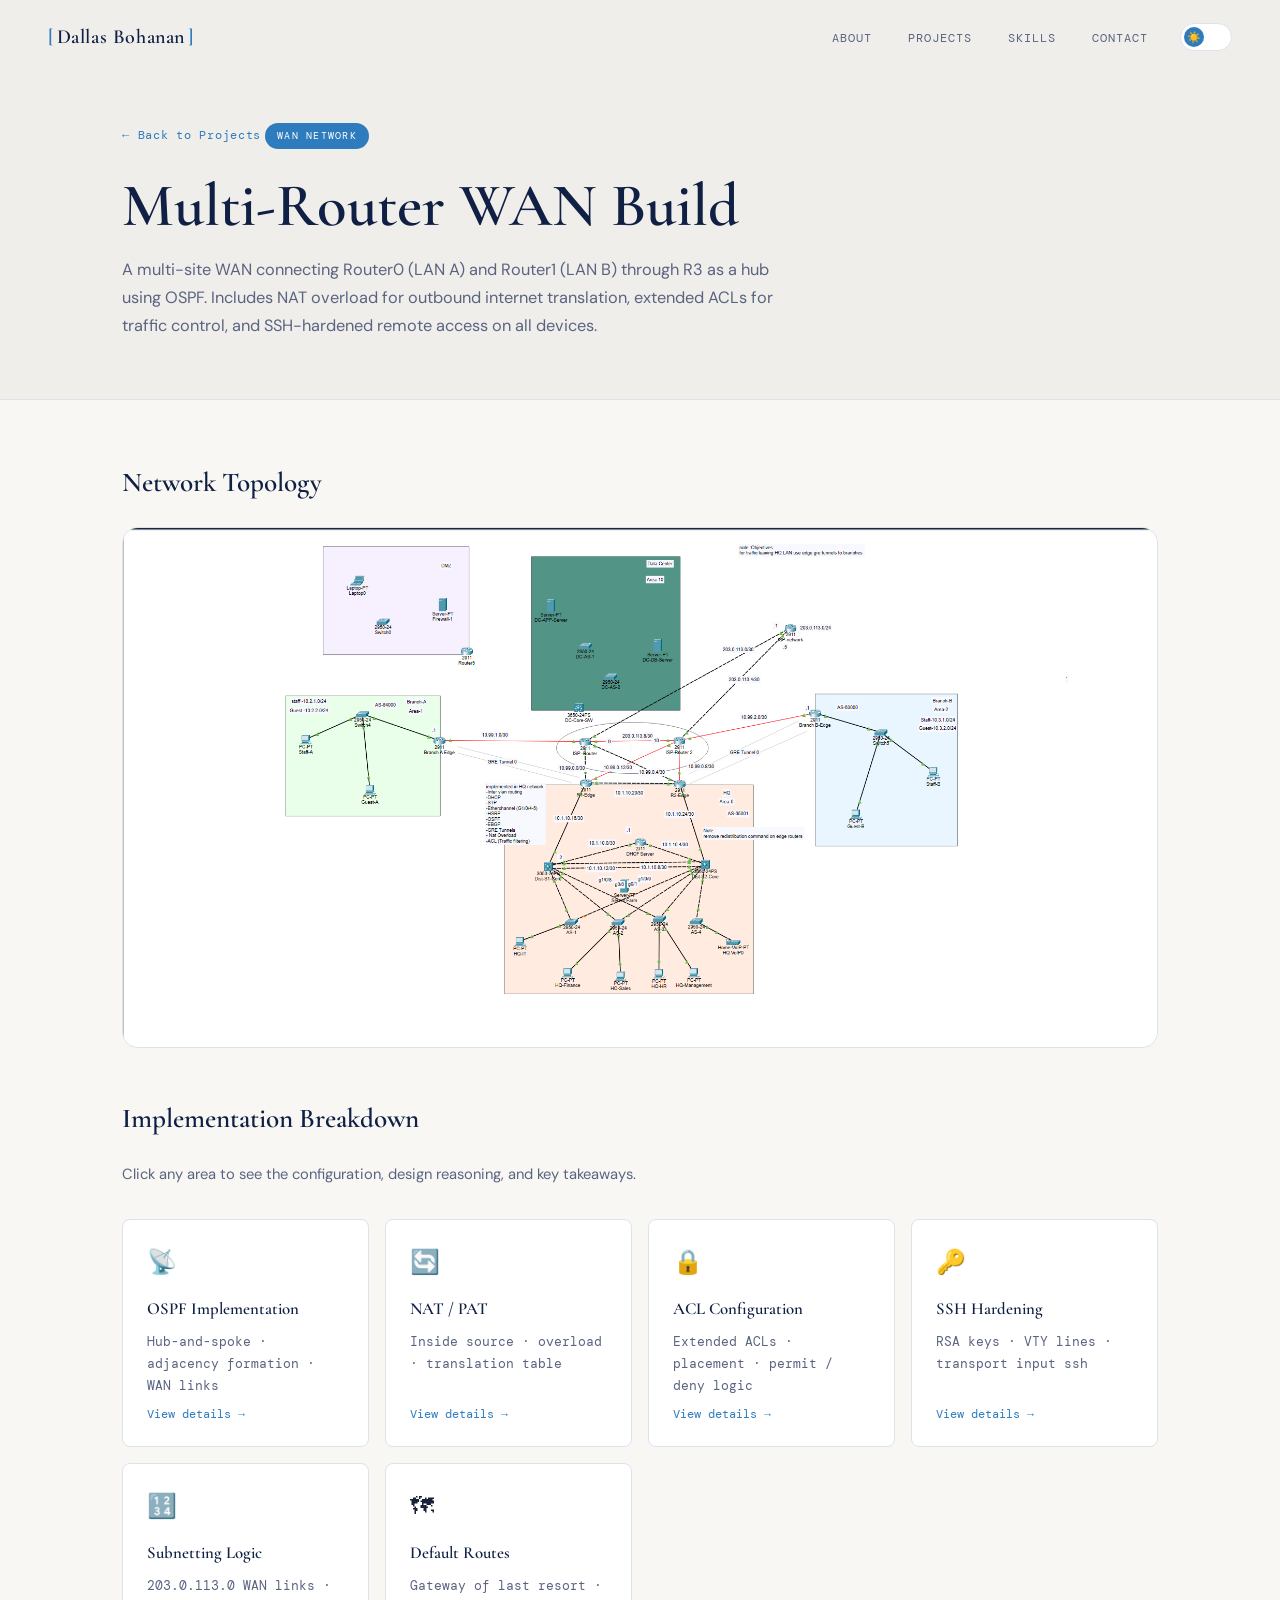
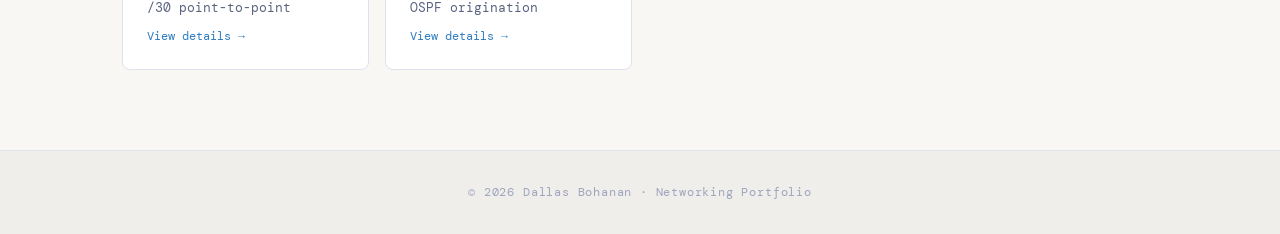
==== commit 9f8b7e6a: "Updated WAN enterprise network topology photo" ====
--- a/wan-network.html
+++ b/wan-network.html
@@ -101,7 +101,7 @@
     <div class="container">
       <h2>Network Topology</h2>
       <div class="topology-img-wrap">
-        <img src="OSPF_DHCP_Intervlan_network.png"
+        <img src="WAN Enterprise Network.png"
           alt="WAN Network Topology"
           id="topoImg"
           onerror="this.style.display='none'; document.getElementById('topoPlaceholder').style.display='flex';" />
